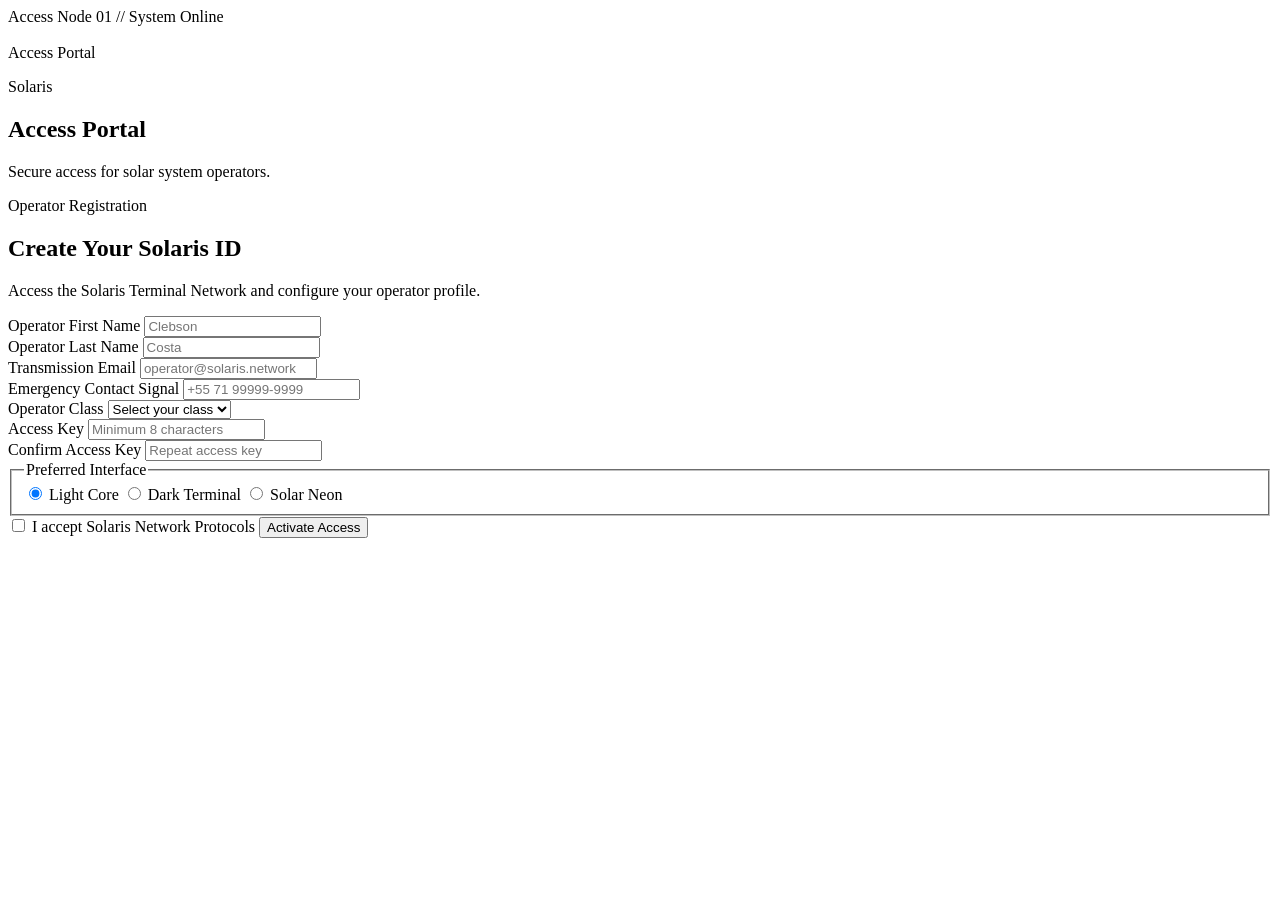
==== index.html @ beb8589a "Create initial project structure" ====
<!DOCTYPE html>
<html lang="en">

<head>
    <meta charset="UTF-8" />
    <meta name="viewport" content="width=device-width, initial-scale=1.0" />
    <title>Solaris Access Portal</title>
    <link rel="stylesheet" href="./styles.css" />
    <script src="./script.js" defer></script>
</head>

<body>
    <main class="page-shell">
        <section class="brand-panel" aria-label="Solaris Access Portal visual identity">
            <div class="status-badge">
                <span>Access Node 01</span>
                <span>//</span>
                <span>System Online</span>
            </div>

            <div class="hud-frame">
                <div class="solar-orb-wrapper">
                    <img src="./assets/solar-sun.webp" alt="" class="solar-orb" aria-hidden="true" />
                </div>

                <div class="portal-tag">Access Portal</div>
            </div>

            <div class="brand-copy">
                <p class="eyebrow">Solaris</p>
                <h1>Access Portal</h1>
                <p>Secure access for solar system operators.</p>
            </div>
        </section>

        <section class="form-panel" aria-label="Solaris ID sign up form">
            <form class="signup-card" id="signup-form">
                <div class="form-header">
                    <p class="form-kicker">Operator Registration</p>
                    <h2>Create Your Solaris ID</h2>
                    <p>
                        Access the Solaris Terminal Network and configure your operator profile.
                    </p>
                </div>

                <div class="form-grid">
                    <div class="field">
                        <label for="first-name">Operator First Name</label>
                        <input type="text" id="first-name" name="firstName" placeholder="Clebson"
                            autocomplete="given-name" required />
                    </div>

                    <div class="field">
                        <label for="last-name">Operator Last Name</label>
                        <input type="text" id="last-name" name="lastName" placeholder="Costa" autocomplete="family-name"
                            required />
                    </div>

                    <div class="field full">
                        <label for="email">Transmission Email</label>
                        <input type="email" id="email" name="email" placeholder="operator@solaris.network"
                            autocomplete="email" required />
                    </div>

                    <div class="field full">
                        <label for="phone">Emergency Contact Signal</label>
                        <input type="tel" id="phone" name="phone" placeholder="+55 71 99999-9999" autocomplete="tel"
                            inputmode="tel" pattern="^\+?[0-9\s().-]{7,20}$"
                            title="Use a valid phone number. You may include +, spaces, parentheses, dots or dashes."
                            required />
                    </div>

                    <div class="field full">
                        <label for="operator-class">Operator Class</label>
                        <select id="operator-class" name="operatorClass" required>
                            <option value="" selected disabled>Select your class</option>
                            <option value="explorer">Explorer</option>
                            <option value="engineer">Engineer</option>
                            <option value="analyst">Analyst</option>
                            <option value="commander">Commander</option>
                        </select>
                    </div>

                    <div class="field">
                        <label for="access-key">Access Key</label>
                        <input type="password" id="access-key" name="accessKey" placeholder="Minimum 8 characters"
                            autocomplete="new-password" minlength="8" required />
                    </div>

                    <div class="field">
                        <label for="confirm-access-key">Confirm Access Key</label>
                        <input type="password" id="confirm-access-key" name="confirmAccessKey"
                            placeholder="Repeat access key" autocomplete="new-password" minlength="8" required />
                    </div>
                </div>

                <fieldset class="radio-group">
                    <legend>Preferred Interface</legend>

                    <label class="radio-option">
                        <input type="radio" name="interfaceMode" value="light-core" checked />
                        <span>Light Core</span>
                    </label>

                    <label class="radio-option">
                        <input type="radio" name="interfaceMode" value="dark-terminal" />
                        <span>Dark Terminal</span>
                    </label>

                    <label class="radio-option">
                        <input type="radio" name="interfaceMode" value="solar-neon" />
                        <span>Solar Neon</span>
                    </label>
                </fieldset>

                <label class="checkbox-option">
                    <input type="checkbox" name="protocolsAccepted" required />
                    <span>I accept Solaris Network Protocols</span>
                </label>

                <button type="submit" class="submit-button">
                    Activate Access
                </button>

                <p class="form-status" id="form-status" aria-live="polite"></p>
            </form>
        </section>
    </main>
</body>

</html>
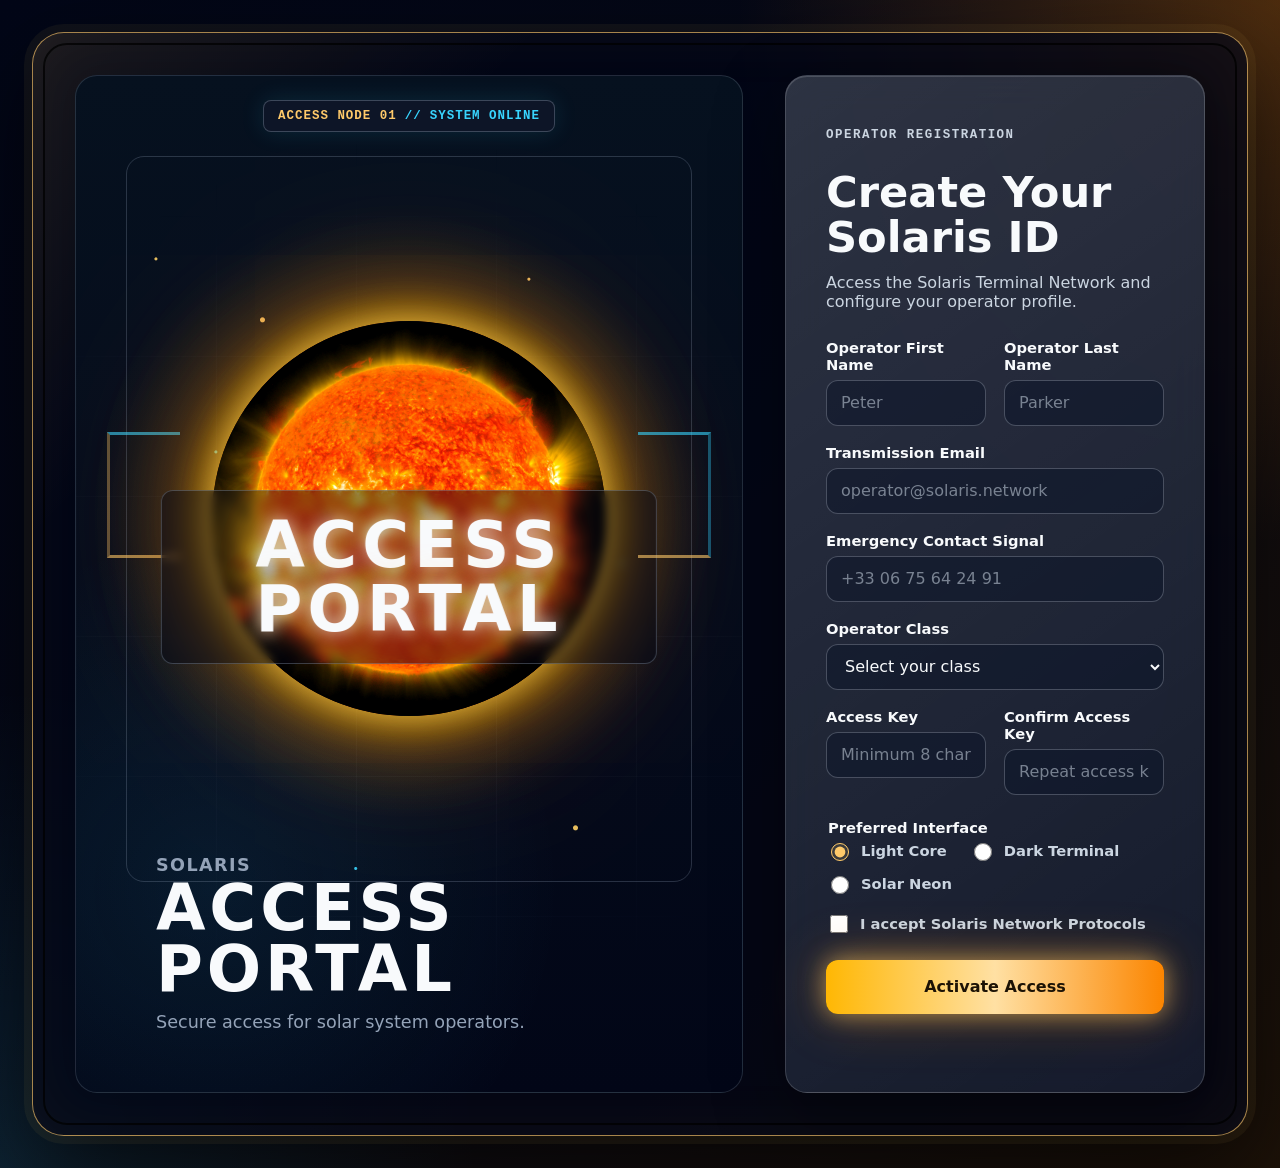
==== commit 1b357c50: "Add styles to the page" ====
--- a/index.html
+++ b/index.html
@@ -46,13 +46,13 @@
                 <div class="form-grid">
                     <div class="field">
                         <label for="first-name">Operator First Name</label>
-                        <input type="text" id="first-name" name="firstName" placeholder="Clebson"
+                        <input type="text" id="first-name" name="firstName" placeholder="Peter"
                             autocomplete="given-name" required />
                     </div>
 
                     <div class="field">
                         <label for="last-name">Operator Last Name</label>
-                        <input type="text" id="last-name" name="lastName" placeholder="Costa" autocomplete="family-name"
+                        <input type="text" id="last-name" name="lastName" placeholder="Parker" autocomplete="family-name"
                             required />
                     </div>
 
@@ -64,7 +64,7 @@
 
                     <div class="field full">
                         <label for="phone">Emergency Contact Signal</label>
-                        <input type="tel" id="phone" name="phone" placeholder="+55 71 99999-9999" autocomplete="tel"
+                        <input type="tel" id="phone" name="phone" placeholder="+33 06 75 64 24 91" autocomplete="tel"
                             inputmode="tel" pattern="^\+?[0-9\s().-]{7,20}$"
                             title="Use a valid phone number. You may include +, spaces, parentheses, dots or dashes."
                             required />
--- a/styles.css
+++ b/styles.css
@@ -0,0 +1,558 @@
+:root {
+    --bg-deep: #030711;
+    --bg-panel: #07111f;
+    --bg-panel-soft: rgba(15, 23, 42, 0.72);
+
+    --solar-gold: #ffca6a;
+    --solar-orange: #fb8500;
+    --solar-hot: #ff6b00;
+    --cyber-blue: #38d5ff;
+
+    --text-main: #f8fafc;
+    --text-soft: #cbd5e1;
+    --text-muted: #94a3b8;
+
+    --border-soft: rgba(255, 255, 255, 0.16);
+    --border-gold: rgba(255, 202, 106, 0.65);
+
+    --danger: #fb7185;
+    --success: #4ade80;
+
+    --radius-xl: 32px;
+    --radius-lg: 22px;
+    --radius-md: 12px;
+}
+
+* {
+    box-sizing: border-box;
+}
+
+body {
+    margin: 0;
+    min-height: 100vh;
+    font-family:
+        Inter,
+        ui-sans-serif,
+        system-ui,
+        -apple-system,
+        BlinkMacSystemFont,
+        "Segoe UI",
+        sans-serif;
+    color: var(--text-main);
+    background:
+        radial-gradient(circle at top right, rgba(251, 133, 0, 0.28), transparent 34rem),
+        radial-gradient(circle at bottom left, rgba(56, 213, 255, 0.12), transparent 30rem),
+        linear-gradient(135deg, #020617 0%, #050816 42%, #1d1208 100%);
+    display: grid;
+    place-items: center;
+    padding: 32px;
+}
+
+/* Main container */
+
+.page-shell {
+    width: min(1500px, 100%);
+    min-height: 820px;
+    display: grid;
+    grid-template-columns: minmax(0, 1.25fr) minmax(420px, 0.75fr);
+    gap: 42px;
+    padding: 42px;
+    border: 1px solid var(--border-gold);
+    border-radius: var(--radius-xl);
+    background:
+        linear-gradient(135deg, rgba(255, 202, 106, 0.09), transparent 22%),
+        rgba(2, 6, 23, 0.78);
+    box-shadow:
+        0 0 0 8px rgba(255, 202, 106, 0.05),
+        0 30px 90px rgba(0, 0, 0, 0.65),
+        inset 0 0 70px rgba(255, 202, 106, 0.05);
+    position: relative;
+    overflow: hidden;
+}
+
+.page-shell::before {
+    content: "";
+    position: absolute;
+    inset: 10px;
+    border: 2px solid rgba(0, 0, 0, 0.75);
+    border-radius: calc(var(--radius-xl) - 8px);
+    pointer-events: none;
+}
+
+/* Left visual panel */
+
+.brand-panel {
+    position: relative;
+    overflow: hidden;
+    border-radius: var(--radius-lg);
+    background:
+        radial-gradient(circle at 48% 43%, rgba(255, 184, 3, 0.22), transparent 19rem),
+        radial-gradient(circle at 20% 80%, rgba(56, 213, 255, 0.09), transparent 22rem),
+        linear-gradient(180deg, #06111f 0%, #020617 100%);
+    border: 1px solid rgba(148, 163, 184, 0.22);
+    padding: 40px;
+    min-height: 720px;
+    isolation: isolate;
+}
+
+/* Grid overlay */
+.brand-panel::before {
+    content: "";
+    position: absolute;
+    inset: 0;
+    background-image:
+        linear-gradient(rgba(148, 163, 184, 0.09) 1px, transparent 1px),
+        linear-gradient(90deg, rgba(148, 163, 184, 0.09) 1px, transparent 1px);
+    background-size: 140px 140px;
+    mask-image: radial-gradient(circle at center, black 0%, transparent 78%);
+    opacity: 0.9;
+    z-index: -3;
+}
+
+/* Stars / particles */
+.brand-panel::after {
+    content: "";
+    position: absolute;
+    inset: 0;
+    background:
+        radial-gradient(circle at 12% 18%, #ffd166 0 1px, transparent 2px),
+        radial-gradient(circle at 21% 37%, #38d5ff 0 1px, transparent 2px),
+        radial-gradient(circle at 28% 24%, #ffca6a 0 2px, transparent 3px),
+        radial-gradient(circle at 68% 20%, #ffca6a 0 1px, transparent 2px),
+        radial-gradient(circle at 82% 48%, #38d5ff 0 1px, transparent 2px),
+        radial-gradient(circle at 75% 74%, #ffd166 0 2px, transparent 3px),
+        radial-gradient(circle at 42% 78%, #38d5ff 0 1px, transparent 2px);
+    opacity: 0.9;
+    z-index: -2;
+}
+
+.status-badge {
+    position: absolute;
+    top: 24px;
+    left: 50%;
+    transform: translateX(-50%);
+    display: flex;
+    gap: 8px;
+    align-items: center;
+    padding: 8px 14px;
+    border: 1px solid rgba(148, 163, 184, 0.35);
+    border-radius: 8px;
+    background: rgba(15, 23, 42, 0.8);
+    color: var(--cyber-blue);
+    font-family: "Courier New", monospace;
+    font-size: 0.78rem;
+    font-weight: 700;
+    letter-spacing: 0.08em;
+    text-transform: uppercase;
+    box-shadow: 0 0 24px rgba(56, 213, 255, 0.12);
+}
+
+.status-badge span:first-child {
+    color: var(--solar-gold);
+}
+
+.hud-frame {
+    position: absolute;
+    inset: 80px 50px 210px;
+    border: 1px solid rgba(148, 163, 184, 0.26);
+    border-radius: 18px;
+    display: grid;
+    place-items: center;
+}
+
+.hud-frame::before,
+.hud-frame::after {
+    content: "";
+    position: absolute;
+    width: 70px;
+    height: 120px;
+    border-top: 3px solid rgba(56, 213, 255, 0.75);
+    border-bottom: 3px solid rgba(255, 202, 106, 0.75);
+    opacity: 0.8;
+}
+
+.hud-frame::before {
+    left: -20px;
+    top: 38%;
+    border-left: 3px solid rgba(255, 202, 106, 0.45);
+}
+
+.hud-frame::after {
+    right: -20px;
+    top: 38%;
+    border-right: 3px solid rgba(56, 213, 255, 0.45);
+}
+
+.solar-orb-wrapper {
+    position: relative;
+    width: min(440px, 70%);
+    aspect-ratio: 1;
+    border-radius: 50%;
+    display: grid;
+    place-items: center;
+}
+
+.solar-orb-wrapper::before {
+    content: "";
+    position: absolute;
+    inset: -26px;
+    border-radius: inherit;
+    background:
+        radial-gradient(circle, rgba(255, 255, 255, 0.75), transparent 14%),
+        radial-gradient(circle, rgba(255, 202, 106, 0.75), transparent 48%),
+        radial-gradient(circle, rgba(251, 133, 0, 0.36), transparent 68%);
+    filter: blur(22px);
+    opacity: 0.85;
+    z-index: -1;
+}
+
+.solar-orb {
+    width: 100%;
+    height: 100%;
+    object-fit: cover;
+    border-radius: 50%;
+    filter: saturate(1.2) contrast(1.08) brightness(1.05);
+    box-shadow:
+        0 0 40px rgba(255, 202, 106, 0.9),
+        0 0 110px rgba(251, 133, 0, 0.72),
+        0 0 180px rgba(251, 133, 0, 0.35);
+}
+
+.portal-tag {
+    position: absolute;
+    left: 50%;
+    top: 58%;
+    transform: translate(-50%, -50%);
+    width: min(640px, 88%);
+    padding: 22px 28px;
+    border: 1px solid rgba(148, 163, 184, 0.34);
+    border-radius: 12px;
+    background: rgba(2, 6, 23, 0.42);
+    backdrop-filter: blur(5px);
+    text-align: center;
+    font-size: clamp(2.2rem, 5vw, 4.6rem);
+    font-weight: 800;
+    line-height: 1;
+    letter-spacing: 0.08em;
+    text-transform: uppercase;
+    text-shadow:
+        0 0 16px rgba(255, 255, 255, 0.65),
+        0 0 34px rgba(255, 202, 106, 0.55);
+}
+
+.brand-copy {
+    position: absolute;
+    left: 80px;
+    right: 60px;
+    bottom: 60px;
+}
+
+.eyebrow {
+    margin: 0;
+    color: var(--solar-gold);
+    font-size: clamp(2.6rem, 6vw, 5.5rem);
+    font-weight: 900;
+    line-height: 0.9;
+    letter-spacing: 0.08em;
+    text-transform: uppercase;
+}
+
+.brand-copy h1 {
+    margin: 4px 0 12px;
+    font-size: clamp(2.2rem, 5vw, 4.8rem);
+    line-height: 0.95;
+    letter-spacing: 0.06em;
+    text-transform: uppercase;
+}
+
+.brand-copy p {
+    margin: 0;
+    color: var(--text-muted);
+    font-size: 1.1rem;
+}
+
+/* Right form side */
+
+.form-panel {
+    display: grid;
+    place-items: center;
+    min-width: 0;
+}
+
+.signup-card {
+    width: min(100%, 560px);
+    padding: 40px;
+    border-radius: var(--radius-lg);
+    border: 1px solid var(--border-soft);
+    background:
+        linear-gradient(145deg, rgba(255, 255, 255, 0.14), rgba(255, 255, 255, 0.04)),
+        rgba(15, 23, 42, 0.72);
+    box-shadow:
+        0 22px 70px rgba(0, 0, 0, 0.4),
+        inset 0 1px 0 rgba(255, 255, 255, 0.15);
+    backdrop-filter: blur(18px);
+}
+
+.form-kicker {
+    margin: 0 0 8px;
+    color: var(--solar-gold);
+    font-family: "Courier New", monospace;
+    font-size: 0.78rem;
+    font-weight: 700;
+    letter-spacing: 0.12em;
+    text-transform: uppercase;
+}
+
+.form-header h2 {
+    margin: 0;
+    font-size: clamp(2rem, 4vw, 2.7rem);
+    line-height: 1.05;
+}
+
+.form-header p {
+    margin: 12px 0 28px;
+    color: var(--text-soft);
+    max-width: 42ch;
+}
+
+.form-grid {
+    display: grid;
+    grid-template-columns: 1fr 1fr;
+    gap: 18px 18px;
+}
+
+.field {
+    display: flex;
+    flex-direction: column;
+    gap: 7px;
+}
+
+.field.full {
+    grid-column: 1 / -1;
+}
+
+label,
+legend {
+    color: var(--text-main);
+    font-size: 0.92rem;
+    font-weight: 600;
+}
+
+input,
+select {
+    width: 100%;
+    min-height: 46px;
+    border: 1px solid rgba(203, 213, 225, 0.28);
+    border-radius: var(--radius-md);
+    padding: 0 14px;
+    color: var(--text-main);
+    background: rgba(15, 23, 42, 0.58);
+    outline: none;
+    font: inherit;
+    transition:
+        border-color 180ms ease,
+        box-shadow 180ms ease,
+        background 180ms ease,
+        transform 180ms ease;
+}
+
+select {
+    cursor: pointer;
+}
+
+input::placeholder {
+    color: rgba(203, 213, 225, 0.55);
+}
+
+input:focus,
+select:focus {
+    border-color: var(--solar-gold);
+    background: rgba(15, 23, 42, 0.82);
+    box-shadow:
+        0 0 0 3px rgba(255, 202, 106, 0.15),
+        0 0 26px rgba(251, 133, 0, 0.18);
+}
+
+/* Shows invalid fields only after the user has interacted */
+input.touched:invalid,
+select.touched:invalid {
+    border-color: var(--danger);
+    box-shadow: 0 0 0 3px rgba(251, 113, 133, 0.14);
+}
+
+input.touched:valid,
+select.touched:valid {
+    border-color: rgba(74, 222, 128, 0.6);
+}
+
+.radio-group {
+    margin: 24px 0 18px;
+    padding: 0;
+    border: 0;
+    display: flex;
+    flex-wrap: wrap;
+    gap: 12px 22px;
+}
+
+.radio-group legend {
+    width: 100%;
+    margin-bottom: 4px;
+}
+
+.radio-option,
+.checkbox-option {
+    display: inline-flex;
+    align-items: center;
+    gap: 9px;
+    color: var(--text-soft);
+    cursor: pointer;
+}
+
+.radio-option input,
+.checkbox-option input {
+    width: 18px;
+    height: 18px;
+    min-height: auto;
+    accent-color: var(--solar-gold);
+    cursor: pointer;
+}
+
+.checkbox-option {
+    margin-bottom: 24px;
+}
+
+.submit-button {
+    width: 100%;
+    min-height: 54px;
+    border: 0;
+    border-radius: var(--radius-md);
+    color: #1c1205;
+    background:
+        linear-gradient(90deg, #ffb703, #ffe0a3, #fb8500);
+    font: inherit;
+    font-size: 1rem;
+    font-weight: 800;
+    cursor: pointer;
+    box-shadow:
+        0 0 24px rgba(255, 202, 106, 0.62),
+        0 0 56px rgba(251, 133, 0, 0.32);
+    transition:
+        transform 180ms ease,
+        box-shadow 180ms ease,
+        filter 180ms ease;
+}
+
+.submit-button:hover {
+    transform: translateY(-2px);
+    filter: brightness(1.08);
+    box-shadow:
+        0 0 30px rgba(255, 202, 106, 0.78),
+        0 0 72px rgba(251, 133, 0, 0.42);
+}
+
+.submit-button:active {
+    transform: translateY(0);
+}
+
+.form-status {
+    min-height: 22px;
+    margin: 16px 0 0;
+    color: var(--text-muted);
+    font-family: "Courier New", monospace;
+    font-size: 0.85rem;
+}
+
+.form-status.success {
+    color: var(--success);
+}
+
+.form-status.error {
+    color: var(--danger);
+}
+
+/* Responsive */
+
+@media (max-width: 1100px) {
+    body {
+        padding: 20px;
+    }
+
+    .page-shell {
+        grid-template-columns: 1fr;
+        padding: 24px;
+    }
+
+    .brand-panel {
+        min-height: 560px;
+    }
+
+    .hud-frame {
+        inset: 70px 34px 180px;
+    }
+
+    .brand-copy {
+        left: 44px;
+        bottom: 42px;
+    }
+
+    .signup-card {
+        width: 100%;
+    }
+}
+
+@media (max-width: 650px) {
+    body {
+        padding: 12px;
+    }
+
+    .page-shell {
+        padding: 14px;
+        border-radius: 22px;
+    }
+
+    .brand-panel {
+        min-height: 430px;
+        padding: 24px;
+    }
+
+    .status-badge {
+        font-size: 0.62rem;
+        padding: 7px 10px;
+    }
+
+    .hud-frame {
+        inset: 64px 20px 140px;
+    }
+
+    .portal-tag {
+        font-size: 1.45rem;
+        padding: 14px;
+    }
+
+    .brand-copy {
+        left: 26px;
+        right: 26px;
+        bottom: 28px;
+    }
+
+    .brand-copy p {
+        font-size: 0.95rem;
+    }
+
+    .signup-card {
+        padding: 26px;
+    }
+
+    .form-grid {
+        grid-template-columns: 1fr;
+    }
+
+    .field.full {
+        grid-column: auto;
+    }
+
+    .radio-group {
+        flex-direction: column;
+        align-items: flex-start;
+    }
+}
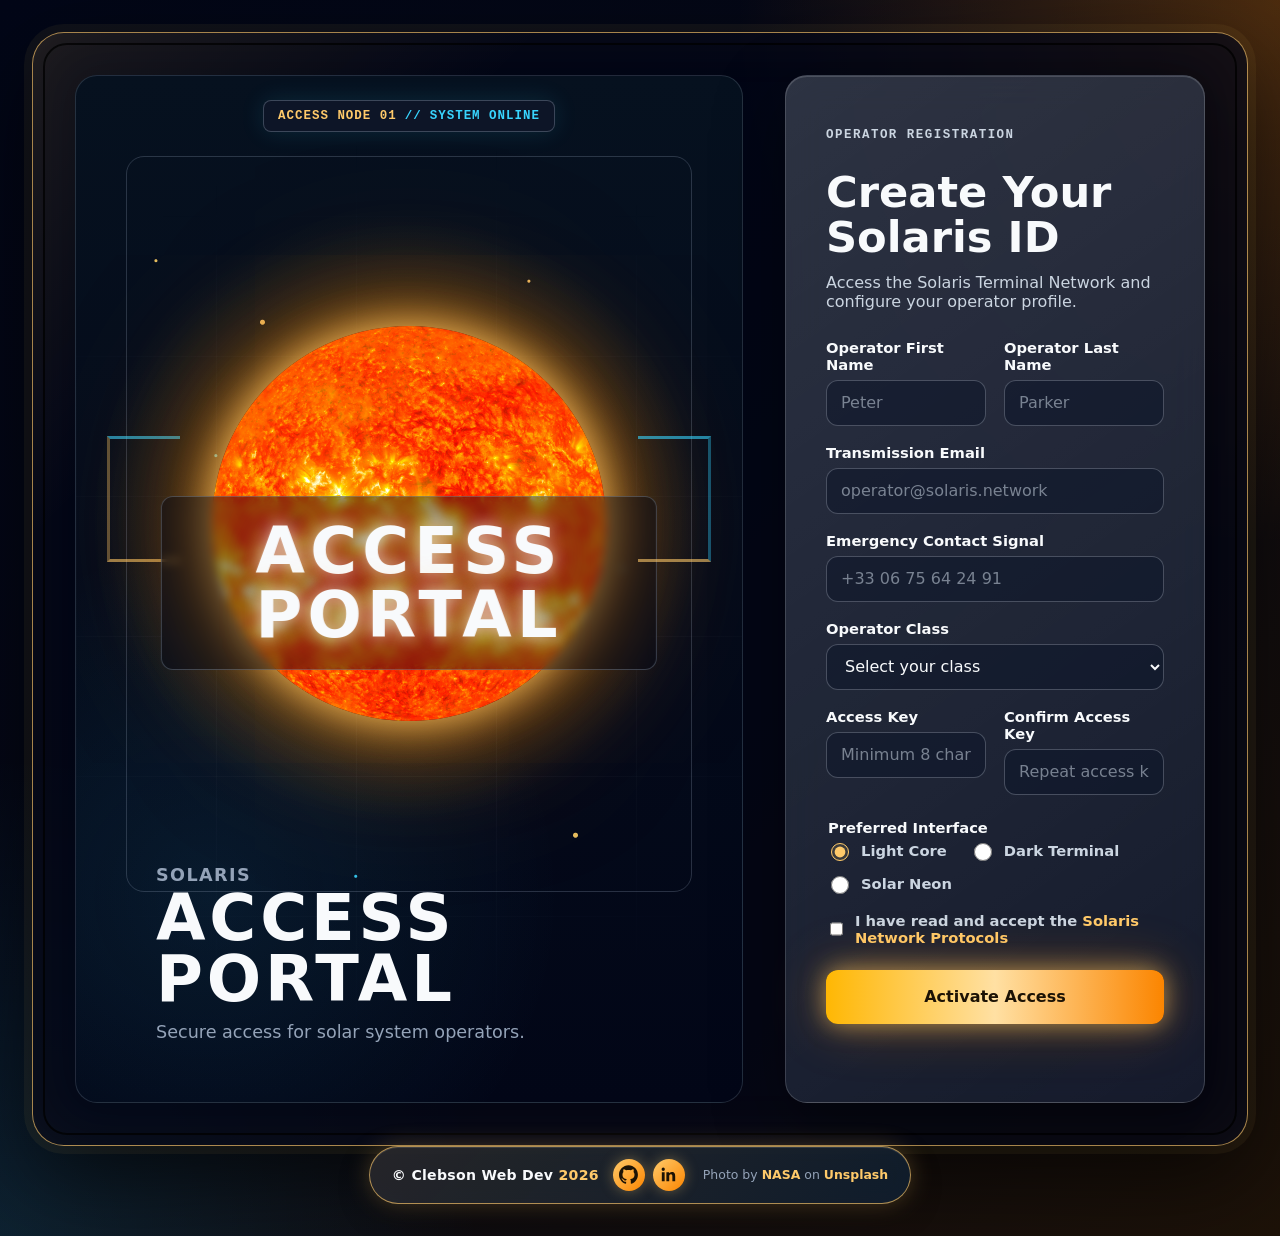
==== commit 0836c1fe: "Add styled Solaris protocols page and form link" ====
--- a/index.html
+++ b/index.html
@@ -115,7 +115,10 @@
 
                 <label class="checkbox-option">
                     <input type="checkbox" name="protocolsAccepted" required />
-                    <span>I accept Solaris Network Protocols</span>
+                    <span>
+                        I have read and accept the
+                        <a href="./protocols.html" class="inline-link">Solaris Network Protocols</a>
+                    </span>
                 </label>
 
                 <button type="submit" class="submit-button">
@@ -126,6 +129,40 @@
             </form>
         </section>
     </main>
+    <footer class="site-footer">
+        <div class="footer-pill">
+            <div class="footer-main">
+                <p>
+                    © Clebson Web Dev <span id="currentYear"></span>
+                </p>
+    
+                <div class="footer-socials" aria-label="Social links">
+                    <a href="https://github.com/progritit" target="_blank" rel="noopener noreferrer" class="social-link"
+                        aria-label="Visit Clebson's GitHub profile">
+                        <svg class="social-icon" xmlns="http://www.w3.org/2000/svg" viewBox="0 0 24 24" aria-hidden="true">
+                            <path
+                                d="M12 0.3C5.4 0.3 0 5.7 0 12.3c0 5.3 3.4 9.8 8.2 11.4 0.6 0.1 0.8-0.3 0.8-0.6v-2.1c-3.3 0.7-4-1.4-4-1.4-0.5-1.3-1.3-1.7-1.3-1.7-1.1-0.7 0.1-0.7 0.1-0.7 1.2 0.1 1.8 1.2 1.8 1.2 1.1 1.8 2.8 1.3 3.5 1 0.1-0.8 0.4-1.3 0.8-1.6-2.7-0.3-5.5-1.3-5.5-5.9 0-1.3 0.5-2.4 1.2-3.2-0.1-0.3-0.5-1.6 0.1-3.2 0 0 1-0.3 3.3 1.2 1-0.3 2-0.4 3-0.4s2.1 0.1 3 0.4c2.3-1.5 3.3-1.2 3.3-1.2 0.6 1.6 0.2 2.9 0.1 3.2 0.8 0.9 1.2 1.9 1.2 3.2 0 4.6-2.8 5.6-5.5 5.9 0.4 0.4 0.8 1.1 0.8 2.2v3.2c0 0.3 0.2 0.7 0.8 0.6 4.8-1.6 8.2-6.1 8.2-11.4C24 5.7 18.6 0.3 12 0.3z" />
+                        </svg>
+                    </a>
+    
+                    <a href="https://www.linkedin.com/in/clebsoncosta" target="_blank" rel="noopener noreferrer"
+                        class="social-link" aria-label="Visit Clebson's LinkedIn profile">
+                        <svg class="social-icon" xmlns="http://www.w3.org/2000/svg" viewBox="0 0 24 24" aria-hidden="true">
+                            <path
+                                d="M20.45 20.45h-3.56v-5.57c0-1.33-.02-3.04-1.85-3.04-1.85 0-2.14 1.45-2.14 2.95v5.66H9.34V9h3.42v1.56h.05c.48-.9 1.64-1.85 3.37-1.85 3.6 0 4.27 2.37 4.27 5.46v6.28zM5.34 7.43a2.06 2.06 0 1 1 0-4.12 2.06 2.06 0 0 1 0 4.12zM7.12 20.45H3.56V9h3.56v11.45z" />
+                        </svg>
+                    </a>
+                </div>
+            </div>
+    
+            <p class="photo-credit">
+                Photo by
+                <a href="https://unsplash.com/fr/@nasa" target="_blank" rel="noopener noreferrer">NASA</a>
+                on
+                <a href="https://unsplash.com/fr" target="_blank" rel="noopener noreferrer">Unsplash</a>
+            </p>
+        </div>
+    </footer>
 </body>
 
 </html>
--- a/styles.css
+++ b/styles.css
@@ -190,6 +190,11 @@
     border-radius: 50%;
     display: grid;
     place-items: center;
+    overflow: hidden;
+    box-shadow:
+        0 0 40px rgba(255, 202, 106, 0.9),
+        0 0 110px rgba(251, 133, 0, 0.72),
+        0 0 180px rgba(251, 133, 0, 0.35);
 }
 
 .solar-orb-wrapper::before {
@@ -210,12 +215,10 @@
     width: 100%;
     height: 100%;
     object-fit: cover;
-    border-radius: 50%;
-    filter: saturate(1.2) contrast(1.08) brightness(1.05);
-    box-shadow:
-        0 0 40px rgba(255, 202, 106, 0.9),
-        0 0 110px rgba(251, 133, 0, 0.72),
-        0 0 180px rgba(251, 133, 0, 0.35);
+    object-position: center;
+    border-radius: inherit;
+    transform: scale(1.38);
+    filter: saturate(1.25) contrast(1.12) brightness(1.08);
 }
 
 .portal-tag {
@@ -555,4 +558,504 @@
         flex-direction: column;
         align-items: flex-start;
     }
-}+}
+
+.site-footer {
+    grid-column: 1 / -1;
+    z-index: 2;
+
+    display: flex;
+    justify-content: center;
+    align-items: center;
+
+    width: 100%;
+}
+
+.footer-pill {
+    max-width: min(760px, 100%);
+    padding: 12px 22px;
+
+    display: flex;
+    justify-content: center;
+    align-items: center;
+    flex-wrap: wrap;
+    gap: 8px 18px;
+
+    color: var(--text-soft);
+    background:
+        linear-gradient(135deg, rgba(255, 202, 106, 0.1), rgba(56, 213, 255, 0.05)),
+        rgba(15, 23, 42, 0.72);
+
+    border: 1px solid var(--border-gold);
+    border-radius: 999px;
+
+    box-shadow:
+        0 0 22px rgba(255, 202, 106, 0.24),
+        0 10px 32px rgba(0, 0, 0, 0.32),
+        inset 0 1px 0 rgba(255, 255, 255, 0.12);
+
+    backdrop-filter: blur(12px);
+}
+
+.footer-main,
+.footer-socials {
+    display: flex;
+    align-items: center;
+}
+
+.footer-main {
+    gap: 14px;
+}
+
+.footer-socials {
+    gap: 8px;
+}
+
+.footer-pill p {
+    margin: 0;
+}
+
+.footer-main p {
+    color: var(--text-main);
+    font-size: 0.88rem;
+    font-weight: 700;
+    letter-spacing: 0.02em;
+}
+
+.photo-credit {
+    color: var(--text-muted);
+    font-size: 0.78rem;
+}
+
+.photo-credit a {
+    color: var(--solar-gold);
+    font-weight: 700;
+    text-decoration: none;
+}
+
+.photo-credit a:hover {
+    color: var(--cyber-blue);
+    text-shadow: 0 0 12px rgba(56, 213, 255, 0.6);
+}
+
+.social-link {
+    width: 32px;
+    height: 32px;
+
+    display: flex;
+    justify-content: center;
+    align-items: center;
+
+    flex-shrink: 0;
+
+    color: #1c1205;
+    background: linear-gradient(135deg, var(--solar-gold), var(--solar-orange));
+
+    border-radius: 50%;
+
+    box-shadow: 0 0 14px rgba(255, 202, 106, 0.35);
+
+    transition:
+        transform 0.16s ease,
+        box-shadow 0.16s ease,
+        filter 0.16s ease;
+}
+
+.social-link:hover {
+    transform: translateY(-2px);
+    filter: brightness(1.08);
+    box-shadow:
+        0 0 18px rgba(255, 202, 106, 0.7),
+        0 0 34px rgba(251, 133, 0, 0.35);
+}
+
+.social-icon {
+    width: 19px;
+    height: 19px;
+    fill: currentColor;
+}
+
+#currentYear {
+    color: var(--solar-gold);
+}
+
+@media (max-width: 650px) {
+    .footer-pill {
+        border-radius: 22px;
+        padding: 14px 16px;
+    }
+
+    .footer-main {
+        flex-direction: column;
+        gap: 10px;
+    }
+
+    .photo-credit {
+        text-align: center;
+        line-height: 1.5;
+    }
+}
+
+/*SOLARIS PROTOCOLS PAGE'S STYLES*/
+
+/* Inline links */
+
+.inline-link {
+    color: var(--solar-gold);
+    font-weight: 700;
+    text-decoration: none;
+}
+
+.inline-link:hover {
+    color: var(--cyber-blue);
+    text-shadow: 0 0 12px rgba(56, 213, 255, 0.6);
+}
+
+/* Solaris Network Protocols page */
+
+.protocol-body {
+    display: block;
+    min-height: 100vh;
+    padding: 32px;
+
+    background:
+        radial-gradient(circle at top left, rgba(255, 202, 106, 0.16), transparent 34rem),
+        radial-gradient(circle at bottom right, rgba(56, 213, 255, 0.12), transparent 32rem),
+        linear-gradient(135deg, #020617 0%, #050816 48%, #160d05 100%);
+}
+
+.protocol-shell {
+    width: min(1100px, 100%);
+    margin: 0 auto;
+}
+
+.protocol-hero {
+    position: relative;
+    overflow: hidden;
+
+    margin-bottom: 24px;
+    padding: 42px;
+
+    border: 1px solid var(--border-gold);
+    border-radius: var(--radius-xl);
+
+    background:
+        linear-gradient(135deg, rgba(255, 202, 106, 0.12), transparent 32%),
+        linear-gradient(145deg, rgba(255, 255, 255, 0.1), rgba(255, 255, 255, 0.035)),
+        rgba(15, 23, 42, 0.78);
+
+    box-shadow:
+        0 0 0 8px rgba(255, 202, 106, 0.045),
+        0 24px 70px rgba(0, 0, 0, 0.48),
+        inset 0 1px 0 rgba(255, 255, 255, 0.12);
+
+    backdrop-filter: blur(16px);
+}
+
+.protocol-hero::before {
+    content: "";
+    position: absolute;
+    inset: 0;
+
+    background-image:
+        linear-gradient(rgba(148, 163, 184, 0.08) 1px, transparent 1px),
+        linear-gradient(90deg, rgba(148, 163, 184, 0.08) 1px, transparent 1px);
+
+    background-size: 96px 96px;
+    mask-image: radial-gradient(circle at top right, black 0%, transparent 75%);
+    pointer-events: none;
+}
+
+.back-link {
+    position: relative;
+    z-index: 1;
+
+    display: inline-flex;
+    margin-bottom: 28px;
+
+    color: var(--text-soft);
+    font-size: 0.9rem;
+    font-weight: 700;
+    text-decoration: none;
+
+    transition:
+        color 160ms ease,
+        text-shadow 160ms ease;
+}
+
+.back-link:hover {
+    color: var(--solar-gold);
+    text-shadow: 0 0 14px rgba(255, 202, 106, 0.6);
+}
+
+.protocol-badge {
+    position: relative;
+    z-index: 1;
+
+    width: fit-content;
+    display: flex;
+    align-items: center;
+    gap: 8px;
+
+    margin-bottom: 24px;
+    padding: 8px 14px;
+
+    border: 1px solid rgba(148, 163, 184, 0.35);
+    border-radius: 8px;
+
+    background: rgba(2, 6, 23, 0.52);
+    color: var(--cyber-blue);
+
+    font-family: "Courier New", monospace;
+    font-size: 0.78rem;
+    font-weight: 700;
+    letter-spacing: 0.08em;
+    text-transform: uppercase;
+
+    box-shadow: 0 0 24px rgba(56, 213, 255, 0.12);
+}
+
+.protocol-badge span:first-child {
+    color: var(--solar-gold);
+}
+
+.protocol-kicker {
+    position: relative;
+    z-index: 1;
+
+    margin: 0 0 10px;
+
+    color: var(--solar-gold);
+    font-family: "Courier New", monospace;
+    font-size: 0.82rem;
+    font-weight: 700;
+    letter-spacing: 0.14em;
+    text-transform: uppercase;
+}
+
+.protocol-hero h1 {
+    position: relative;
+    z-index: 1;
+
+    max-width: 760px;
+    margin: 0;
+
+    font-size: clamp(2.6rem, 7vw, 5.8rem);
+    line-height: 0.92;
+    letter-spacing: 0.04em;
+    text-transform: uppercase;
+
+    text-shadow:
+        0 0 20px rgba(255, 202, 106, 0.32),
+        0 0 44px rgba(251, 133, 0, 0.18);
+}
+
+.protocol-intro {
+    position: relative;
+    z-index: 1;
+
+    max-width: 720px;
+    margin: 22px 0 0;
+
+    color: var(--text-soft);
+    font-size: 1.1rem;
+    line-height: 1.7;
+}
+
+.protocol-meta-grid {
+    display: grid;
+    grid-template-columns: repeat(3, 1fr);
+    gap: 18px;
+
+    margin-bottom: 24px;
+}
+
+.protocol-meta-card {
+    padding: 20px;
+
+    border: 1px solid rgba(148, 163, 184, 0.22);
+    border-radius: var(--radius-lg);
+
+    background:
+        linear-gradient(145deg, rgba(255, 255, 255, 0.08), rgba(255, 255, 255, 0.03)),
+        rgba(15, 23, 42, 0.64);
+
+    box-shadow:
+        0 16px 40px rgba(0, 0, 0, 0.26),
+        inset 0 1px 0 rgba(255, 255, 255, 0.08);
+
+    backdrop-filter: blur(12px);
+}
+
+.protocol-meta-card span {
+    display: block;
+    margin-bottom: 8px;
+
+    color: var(--text-muted);
+    font-family: "Courier New", monospace;
+    font-size: 0.75rem;
+    font-weight: 700;
+    letter-spacing: 0.08em;
+    text-transform: uppercase;
+}
+
+.protocol-meta-card strong {
+    color: var(--text-main);
+    font-size: 1rem;
+}
+
+.protocol-card {
+    padding: 42px;
+
+    border: 1px solid var(--border-soft);
+    border-radius: var(--radius-xl);
+
+    background:
+        linear-gradient(145deg, rgba(255, 255, 255, 0.1), rgba(255, 255, 255, 0.035)),
+        rgba(15, 23, 42, 0.74);
+
+    box-shadow:
+        0 24px 70px rgba(0, 0, 0, 0.42),
+        inset 0 1px 0 rgba(255, 255, 255, 0.11);
+
+    backdrop-filter: blur(18px);
+}
+
+.protocol-card p,
+.protocol-card li {
+    color: var(--text-soft);
+    font-size: 1rem;
+    line-height: 1.8;
+}
+
+.protocol-card p {
+    margin: 0 0 16px;
+}
+
+.protocol-divider {
+    height: 1px;
+    margin: 30px 0;
+
+    background:
+        linear-gradient(90deg,
+            transparent,
+            rgba(255, 202, 106, 0.75),
+            rgba(56, 213, 255, 0.35),
+            transparent);
+}
+
+.protocol-section {
+    padding: 28px 0;
+    border-bottom: 1px solid rgba(148, 163, 184, 0.14);
+}
+
+.protocol-section:last-child {
+    border-bottom: 0;
+    padding-bottom: 0;
+}
+
+.protocol-section h2 {
+    margin: 0 0 16px;
+
+    color: var(--solar-gold);
+    font-size: clamp(1.35rem, 3vw, 2rem);
+    line-height: 1.2;
+}
+
+.protocol-section ul {
+    margin: 18px 0 20px;
+    padding-left: 24px;
+}
+
+.protocol-section li::marker {
+    color: var(--solar-gold);
+}
+
+.interface-list {
+    display: grid;
+    gap: 14px;
+
+    margin: 20px 0;
+}
+
+.interface-list div {
+    padding: 16px 18px;
+
+    border: 1px solid rgba(255, 202, 106, 0.22);
+    border-radius: var(--radius-md);
+
+    background:
+        linear-gradient(135deg, rgba(255, 202, 106, 0.08), rgba(56, 213, 255, 0.04)),
+        rgba(2, 6, 23, 0.34);
+}
+
+.interface-list strong {
+    display: block;
+    margin-bottom: 6px;
+
+    color: var(--text-main);
+}
+
+.interface-list span {
+    color: var(--text-muted);
+    line-height: 1.6;
+}
+
+.system-message {
+    margin-top: 26px !important;
+    padding: 18px 20px;
+
+    color: var(--solar-gold) !important;
+    background: rgba(2, 6, 23, 0.46);
+
+    border: 1px solid rgba(255, 202, 106, 0.35);
+    border-radius: var(--radius-md);
+
+    font-family: "Courier New", monospace;
+    font-weight: 700;
+
+    box-shadow:
+        0 0 20px rgba(255, 202, 106, 0.12),
+        inset 0 1px 0 rgba(255, 255, 255, 0.08);
+}
+
+@media (max-width: 800px) {
+    .protocol-body {
+        padding: 18px;
+    }
+
+    .protocol-hero,
+    .protocol-card {
+        padding: 28px;
+    }
+
+    .protocol-meta-grid {
+        grid-template-columns: 1fr;
+    }
+
+    .protocol-badge {
+        flex-wrap: wrap;
+    }
+}
+
+@media (max-width: 520px) {
+    .protocol-body {
+        padding: 12px;
+    }
+
+    .protocol-hero,
+    .protocol-card {
+        border-radius: 22px;
+        padding: 22px;
+    }
+
+    .protocol-hero h1 {
+        font-size: 2.35rem;
+    }
+
+    .protocol-card p,
+    .protocol-card li {
+        font-size: 0.95rem;
+    }
+}
+
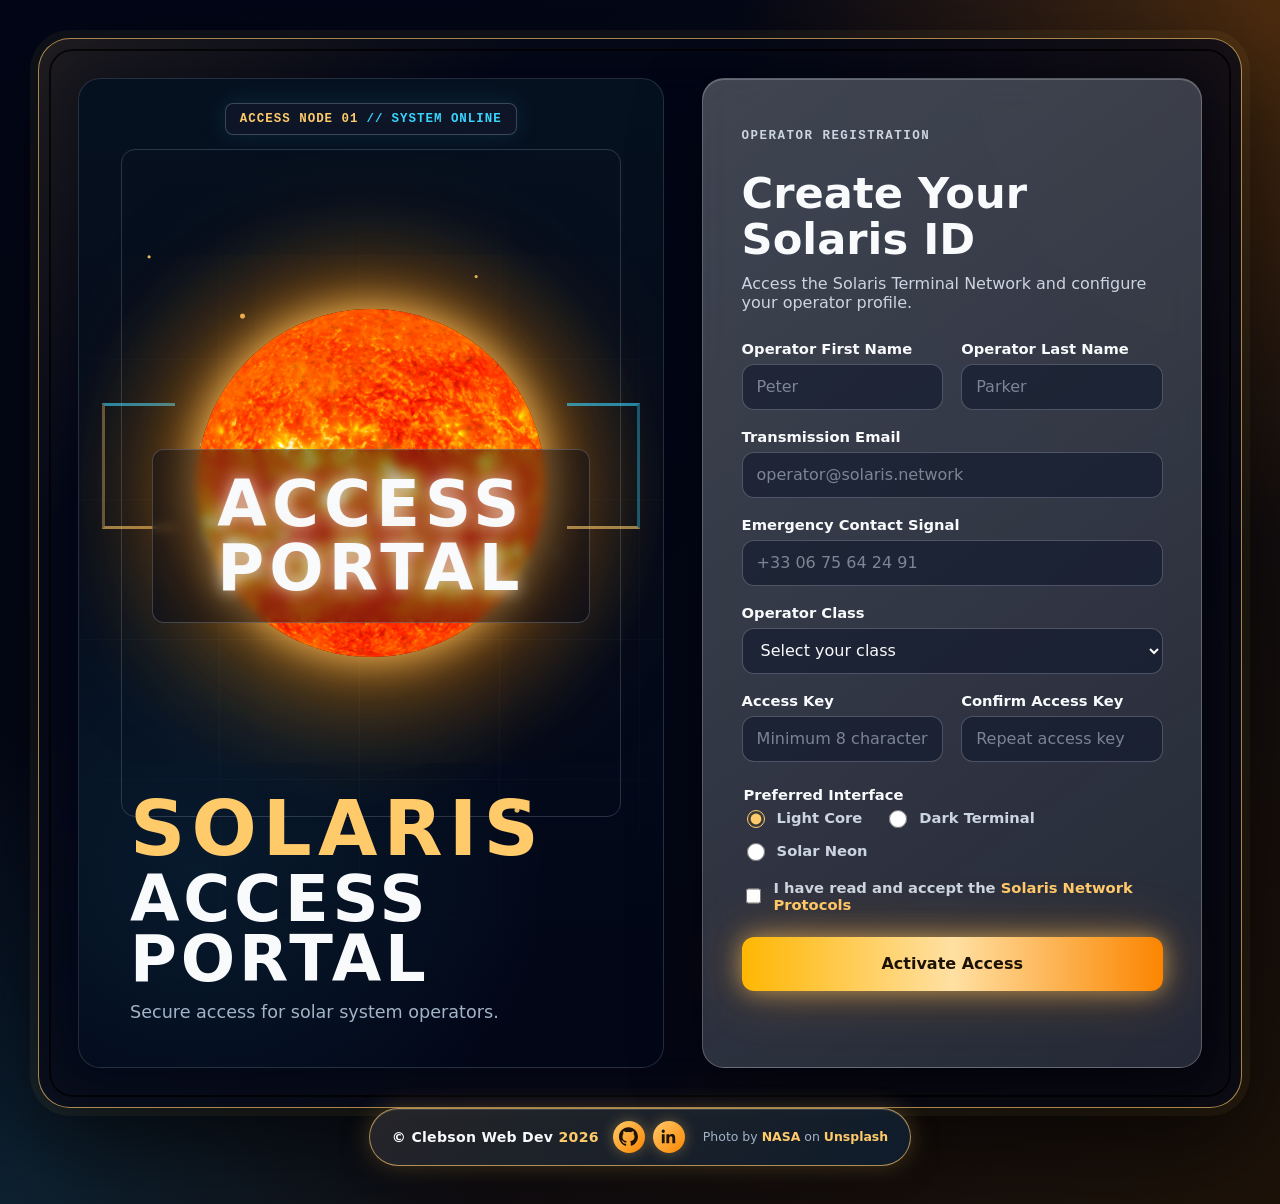
==== commit b395e262: "Refine Solaris layout, typography, and asset loading" ====
--- a/index.html
+++ b/index.html
@@ -6,6 +6,7 @@
     <meta name="viewport" content="width=device-width, initial-scale=1.0" />
     <title>Solaris Access Portal</title>
     <link rel="stylesheet" href="./styles.css" />
+    <link rel="preload" href="./assets/solar-sun.webp" as="image" type="image/webp" fetchpriority="high" />
     <script src="./script.js" defer></script>
 </head>
 
@@ -20,9 +21,9 @@
 
             <div class="hud-frame">
                 <div class="solar-orb-wrapper">
-                    <img src="./assets/solar-sun.webp" alt="" class="solar-orb" aria-hidden="true" />
+                    <img src="./assets/solar-sun.webp" alt="" class="solar-orb" aria-hidden="true" loading="eager" decoding="async"
+                        fetchpriority="high" />
                 </div>
-
                 <div class="portal-tag">Access Portal</div>
             </div>
 
@@ -34,13 +35,11 @@
         </section>
 
         <section class="form-panel" aria-label="Solaris ID sign up form">
-            <form class="signup-card" id="signup-form">
+            <form class="signup-card" id="signup-form" novalidate>
                 <div class="form-header">
                     <p class="form-kicker">Operator Registration</p>
                     <h2>Create Your Solaris ID</h2>
-                    <p>
-                        Access the Solaris Terminal Network and configure your operator profile.
-                    </p>
+                    <p>Access the Solaris Terminal Network and configure your operator profile.</p>
                 </div>
 
                 <div class="form-grid">
@@ -52,8 +51,8 @@
 
                     <div class="field">
                         <label for="last-name">Operator Last Name</label>
-                        <input type="text" id="last-name" name="lastName" placeholder="Parker" autocomplete="family-name"
-                            required />
+                        <input type="text" id="last-name" name="lastName" placeholder="Parker"
+                            autocomplete="family-name" required />
                     </div>
 
                     <div class="field full">
@@ -66,8 +65,7 @@
                         <label for="phone">Emergency Contact Signal</label>
                         <input type="tel" id="phone" name="phone" placeholder="+33 06 75 64 24 91" autocomplete="tel"
                             inputmode="tel" pattern="^\+?[0-9\s().-]{7,20}$"
-                            title="Use a valid phone number. You may include +, spaces, parentheses, dots or dashes."
-                            required />
+                            title="Use a valid phone number format (+33...)" required />
                     </div>
 
                     <div class="field full">
@@ -96,17 +94,14 @@
 
                 <fieldset class="radio-group">
                     <legend>Preferred Interface</legend>
-
                     <label class="radio-option">
                         <input type="radio" name="interfaceMode" value="light-core" checked />
                         <span>Light Core</span>
                     </label>
-
                     <label class="radio-option">
                         <input type="radio" name="interfaceMode" value="dark-terminal" />
                         <span>Dark Terminal</span>
                     </label>
-
                     <label class="radio-option">
                         <input type="radio" name="interfaceMode" value="solar-neon" />
                         <span>Solar Neon</span>
@@ -115,52 +110,42 @@
 
                 <label class="checkbox-option">
                     <input type="checkbox" name="protocolsAccepted" required />
-                    <span>
-                        I have read and accept the
-                        <a href="./protocols.html" class="inline-link">Solaris Network Protocols</a>
-                    </span>
+                    <span>I have read and accept the <a href="./protocols.html" class="inline-link"
+                            target="_blank">Solaris Network Protocols</a></span>
                 </label>
 
-                <button type="submit" class="submit-button">
-                    Activate Access
-                </button>
-
+                <button type="submit" class="submit-button">Activate Access</button>
                 <p class="form-status" id="form-status" aria-live="polite"></p>
             </form>
         </section>
     </main>
+
     <footer class="site-footer">
         <div class="footer-pill">
             <div class="footer-main">
-                <p>
-                    © Clebson Web Dev <span id="currentYear"></span>
-                </p>
-    
+                <p>© Clebson Web Dev <span id="currentYear">2026</span></p>
                 <div class="footer-socials" aria-label="Social links">
                     <a href="https://github.com/progritit" target="_blank" rel="noopener noreferrer" class="social-link"
                         aria-label="Visit Clebson's GitHub profile">
-                        <svg class="social-icon" xmlns="http://www.w3.org/2000/svg" viewBox="0 0 24 24" aria-hidden="true">
+                        <svg class="social-icon" xmlns="http://www.w3.org/2000/svg" viewBox="0 0 24 24"
+                            aria-hidden="true">
                             <path
                                 d="M12 0.3C5.4 0.3 0 5.7 0 12.3c0 5.3 3.4 9.8 8.2 11.4 0.6 0.1 0.8-0.3 0.8-0.6v-2.1c-3.3 0.7-4-1.4-4-1.4-0.5-1.3-1.3-1.7-1.3-1.7-1.1-0.7 0.1-0.7 0.1-0.7 1.2 0.1 1.8 1.2 1.8 1.2 1.1 1.8 2.8 1.3 3.5 1 0.1-0.8 0.4-1.3 0.8-1.6-2.7-0.3-5.5-1.3-5.5-5.9 0-1.3 0.5-2.4 1.2-3.2-0.1-0.3-0.5-1.6 0.1-3.2 0 0 1-0.3 3.3 1.2 1-0.3 2-0.4 3-0.4s2.1 0.1 3 0.4c2.3-1.5 3.3-1.2 3.3-1.2 0.6 1.6 0.2 2.9 0.1 3.2 0.8 0.9 1.2 1.9 1.2 3.2 0 4.6-2.8 5.6-5.5 5.9 0.4 0.4 0.8 1.1 0.8 2.2v3.2c0 0.3 0.2 0.7 0.8 0.6 4.8-1.6 8.2-6.1 8.2-11.4C24 5.7 18.6 0.3 12 0.3z" />
                         </svg>
                     </a>
-    
                     <a href="https://www.linkedin.com/in/clebsoncosta" target="_blank" rel="noopener noreferrer"
                         class="social-link" aria-label="Visit Clebson's LinkedIn profile">
-                        <svg class="social-icon" xmlns="http://www.w3.org/2000/svg" viewBox="0 0 24 24" aria-hidden="true">
+                        <svg class="social-icon" xmlns="http://www.w3.org/2000/svg" viewBox="0 0 24 24"
+                            aria-hidden="true">
                             <path
                                 d="M20.45 20.45h-3.56v-5.57c0-1.33-.02-3.04-1.85-3.04-1.85 0-2.14 1.45-2.14 2.95v5.66H9.34V9h3.42v1.56h.05c.48-.9 1.64-1.85 3.37-1.85 3.6 0 4.27 2.37 4.27 5.46v6.28zM5.34 7.43a2.06 2.06 0 1 1 0-4.12 2.06 2.06 0 0 1 0 4.12zM7.12 20.45H3.56V9h3.56v11.45z" />
                         </svg>
                     </a>
                 </div>
             </div>
-    
-            <p class="photo-credit">
-                Photo by
-                <a href="https://unsplash.com/fr/@nasa" target="_blank" rel="noopener noreferrer">NASA</a>
-                on
-                <a href="https://unsplash.com/fr" target="_blank" rel="noopener noreferrer">Unsplash</a>
-            </p>
+            <p class="photo-credit">Photo by <a href="https://unsplash.com/fr/@nasa" target="_blank"
+                    rel="noopener noreferrer">NASA</a> on <a href="https://unsplash.com/fr" target="_blank"
+                    rel="noopener noreferrer">Unsplash</a></p>
         </div>
     </footer>
 </body>
--- a/styles.css
+++ b/styles.css
@@ -10,7 +10,8 @@
 
     --text-main: #f8fafc;
     --text-soft: #cbd5e1;
-    --text-muted: #94a3b8;
+    --text-muted: #a3b3c9;
+    /* Shifted higher for contrast safety requirements */
 
     --border-soft: rgba(255, 255, 255, 0.16);
     --border-gold: rgba(255, 202, 106, 0.65);
@@ -21,6 +22,9 @@
     --radius-xl: 32px;
     --radius-lg: 22px;
     --radius-md: 12px;
+
+    --font-body: "Inter Local", ui-sans-serif, system-ui, sans-serif;
+    --font-display: "Orbitron Local", ui-sans-serif, system-ui, sans-serif;
 }
 
 * {
@@ -30,42 +34,68 @@
 body {
     margin: 0;
     min-height: 100vh;
-    font-family:
-        Inter,
-        ui-sans-serif,
-        system-ui,
-        -apple-system,
-        BlinkMacSystemFont,
-        "Segoe UI",
-        sans-serif;
+    font-family: var(--font-body);
     color: var(--text-main);
     background:
         radial-gradient(circle at top right, rgba(251, 133, 0, 0.28), transparent 34rem),
         radial-gradient(circle at bottom left, rgba(56, 213, 255, 0.12), transparent 30rem),
         linear-gradient(135deg, #020617 0%, #050816 42%, #1d1208 100%);
+
     display: grid;
     place-items: center;
-    padding: 32px;
-}
-
-/* Main container */
-
+
+    padding: clamp(18px, 3vw, 48px);
+}
+
+@font-face {
+    font-family: "Orbitron Local";
+    src: url("./assets/fonts/orbitron-variable.ttf") format("truetype");
+    font-weight: 500 900;
+    font-style: normal;
+    font-display: swap;
+}
+
+@font-face {
+    font-family: "Inter Local";
+    src: url("./assets/fonts/inter-variable.ttf") format("truetype");
+    font-weight: 400 900;
+    font-style: normal;
+    font-display: swap;
+}
+
+.status-badge,
+.form-kicker,
+.portal-tag,
+.eyebrow,
+.brand-copy h1,
+.protocol-badge,
+.protocol-kicker,
+.protocol-hero h1 {
+    font-family: var(--font-display);
+}
+
+/* Main Container */
 .page-shell {
-    width: min(1500px, 100%);
-    min-height: 820px;
+    width: min(2048px, calc(100vw - clamp(32px, 6vw, 120px)));
+    min-height: min(860px, calc(100vh - 140px));
+
     display: grid;
-    grid-template-columns: minmax(0, 1.25fr) minmax(420px, 0.75fr);
-    gap: 42px;
-    padding: 42px;
+    grid-template-columns: minmax(0, 1.55fr) minmax(500px, 0.85fr);
+    gap: clamp(28px, 3vw, 56px);
+    padding: clamp(24px, 3vw, 52px);
+
     border: 1px solid var(--border-gold);
     border-radius: var(--radius-xl);
+
     background:
         linear-gradient(135deg, rgba(255, 202, 106, 0.09), transparent 22%),
         rgba(2, 6, 23, 0.78);
+
     box-shadow:
         0 0 0 8px rgba(255, 202, 106, 0.05),
         0 30px 90px rgba(0, 0, 0, 0.65),
         inset 0 0 70px rgba(255, 202, 106, 0.05);
+
     position: relative;
     overflow: hidden;
 }
@@ -79,23 +109,25 @@
     pointer-events: none;
 }
 
-/* Left visual panel */
-
+/* Left Brand Panel */
 .brand-panel {
     position: relative;
     overflow: hidden;
     border-radius: var(--radius-lg);
+
     background:
         radial-gradient(circle at 48% 43%, rgba(255, 184, 3, 0.22), transparent 19rem),
         radial-gradient(circle at 20% 80%, rgba(56, 213, 255, 0.09), transparent 22rem),
         linear-gradient(180deg, #06111f 0%, #020617 100%);
+
     border: 1px solid rgba(148, 163, 184, 0.22);
     padding: 40px;
-    min-height: 720px;
+
+    min-height: clamp(660px, 73vh, 840px);
+
     isolation: isolate;
 }
 
-/* Grid overlay */
 .brand-panel::before {
     content: "";
     position: absolute;
@@ -109,7 +141,6 @@
     z-index: -3;
 }
 
-/* Stars / particles */
 .brand-panel::after {
     content: "";
     position: absolute;
@@ -153,9 +184,9 @@
 
 .hud-frame {
     position: absolute;
-    inset: 80px 50px 210px;
+    inset: 70px 42px 250px;
     border: 1px solid rgba(148, 163, 184, 0.26);
-    border-radius: 18px;
+    border-radius: 14px;
     display: grid;
     place-items: center;
 }
@@ -188,9 +219,15 @@
     width: min(440px, 70%);
     aspect-ratio: 1;
     border-radius: 50%;
+
     display: grid;
     place-items: center;
     overflow: hidden;
+
+    background:
+        radial-gradient(circle at 35% 35%, #fff3a3 0 8%, transparent 18%),
+        radial-gradient(circle, #ffca6a 0 20%, #fb8500 45%, #8a2f00 72%, #050816 100%);
+
     box-shadow:
         0 0 40px rgba(255, 202, 106, 0.9),
         0 0 110px rgba(251, 133, 0, 0.72),
@@ -245,15 +282,18 @@
 
 .brand-copy {
     position: absolute;
-    left: 80px;
-    right: 60px;
-    bottom: 60px;
+    left: clamp(32px, 4vw, 80px);
+    right: clamp(32px, 4vw, 60px);
+    bottom: clamp(36px, 5vh, 60px);
+    z-index: 2;
+
+    padding-top: 0;
 }
 
 .eyebrow {
     margin: 0;
     color: var(--solar-gold);
-    font-size: clamp(2.6rem, 6vw, 5.5rem);
+    font-size: clamp(3rem, 6vw, 5.2rem);
     font-weight: 900;
     line-height: 0.9;
     letter-spacing: 0.08em;
@@ -261,21 +301,20 @@
 }
 
 .brand-copy h1 {
-    margin: 4px 0 12px;
-    font-size: clamp(2.2rem, 5vw, 4.8rem);
+    margin: 6px 0 12px;
+    font-size: clamp(2.5rem, 5vw, 4.6rem);
     line-height: 0.95;
     letter-spacing: 0.06em;
     text-transform: uppercase;
 }
 
-.brand-copy p {
+.brand-copy p:not(.eyebrow) {
     margin: 0;
     color: var(--text-muted);
     font-size: 1.1rem;
 }
 
-/* Right form side */
-
+/* Right Form Side */
 .form-panel {
     display: grid;
     place-items: center;
@@ -283,16 +322,23 @@
 }
 
 .signup-card {
-    width: min(100%, 560px);
-    padding: 40px;
+    width: 100%;
+    max-width: 640px;
+    padding: clamp(36px, 3vw, 52px);
+
     border-radius: var(--radius-lg);
-    border: 1px solid var(--border-soft);
-    background:
-        linear-gradient(145deg, rgba(255, 255, 255, 0.14), rgba(255, 255, 255, 0.04)),
-        rgba(15, 23, 42, 0.72);
+    border: 1px solid rgba(255, 255, 255, 0.22);
+
+    background:
+        linear-gradient(145deg,
+            rgba(255, 255, 255, 0.18),
+            rgba(255, 255, 255, 0.06)),
+        rgba(31, 38, 53, 0.72);
+
     box-shadow:
-        0 22px 70px rgba(0, 0, 0, 0.4),
-        inset 0 1px 0 rgba(255, 255, 255, 0.15);
+        0 24px 70px rgba(0, 0, 0, 0.42),
+        inset 0 1px 0 rgba(255, 255, 255, 0.22);
+
     backdrop-filter: blur(18px);
 }
 
@@ -321,7 +367,7 @@
 .form-grid {
     display: grid;
     grid-template-columns: 1fr 1fr;
-    gap: 18px 18px;
+    gap: 18px;
 }
 
 .field {
@@ -352,11 +398,7 @@
     background: rgba(15, 23, 42, 0.58);
     outline: none;
     font: inherit;
-    transition:
-        border-color 180ms ease,
-        box-shadow 180ms ease,
-        background 180ms ease,
-        transform 180ms ease;
+    transition: border-color 180ms ease, box-shadow 180ms ease, background 180ms ease;
 }
 
 select {
@@ -376,7 +418,7 @@
         0 0 26px rgba(251, 133, 0, 0.18);
 }
 
-/* Shows invalid fields only after the user has interacted */
+/* Enforced via script-injected touched lifecycle */
 input.touched:invalid,
 select.touched:invalid {
     border-color: var(--danger);
@@ -430,8 +472,7 @@
     border: 0;
     border-radius: var(--radius-md);
     color: #1c1205;
-    background:
-        linear-gradient(90deg, #ffb703, #ffe0a3, #fb8500);
+    background: linear-gradient(90deg, #ffb703, #ffe0a3, #fb8500);
     font: inherit;
     font-size: 1rem;
     font-weight: 800;
@@ -439,10 +480,7 @@
     box-shadow:
         0 0 24px rgba(255, 202, 106, 0.62),
         0 0 56px rgba(251, 133, 0, 0.32);
-    transition:
-        transform 180ms ease,
-        box-shadow 180ms ease,
-        filter 180ms ease;
+    transition: transform 180ms ease, box-shadow 180ms ease, filter 180ms ease;
 }
 
 .submit-button:hover {
@@ -473,127 +511,34 @@
     color: var(--danger);
 }
 
-/* Responsive */
-
-@media (max-width: 1100px) {
-    body {
-        padding: 20px;
-    }
-
-    .page-shell {
-        grid-template-columns: 1fr;
-        padding: 24px;
-    }
-
-    .brand-panel {
-        min-height: 560px;
-    }
-
-    .hud-frame {
-        inset: 70px 34px 180px;
-    }
-
-    .brand-copy {
-        left: 44px;
-        bottom: 42px;
-    }
-
-    .signup-card {
-        width: 100%;
-    }
-}
-
-@media (max-width: 650px) {
-    body {
-        padding: 12px;
-    }
-
-    .page-shell {
-        padding: 14px;
-        border-radius: 22px;
-    }
-
-    .brand-panel {
-        min-height: 430px;
-        padding: 24px;
-    }
-
-    .status-badge {
-        font-size: 0.62rem;
-        padding: 7px 10px;
-    }
-
-    .hud-frame {
-        inset: 64px 20px 140px;
-    }
-
-    .portal-tag {
-        font-size: 1.45rem;
-        padding: 14px;
-    }
-
-    .brand-copy {
-        left: 26px;
-        right: 26px;
-        bottom: 28px;
-    }
-
-    .brand-copy p {
-        font-size: 0.95rem;
-    }
-
-    .signup-card {
-        padding: 26px;
-    }
-
-    .form-grid {
-        grid-template-columns: 1fr;
-    }
-
-    .field.full {
-        grid-column: auto;
-    }
-
-    .radio-group {
-        flex-direction: column;
-        align-items: flex-start;
-    }
-}
-
+/* Footer Elements */
 .site-footer {
     grid-column: 1 / -1;
     z-index: 2;
-
     display: flex;
     justify-content: center;
     align-items: center;
-
     width: 100%;
 }
 
 .footer-pill {
     max-width: min(760px, 100%);
     padding: 12px 22px;
-
     display: flex;
     justify-content: center;
     align-items: center;
     flex-wrap: wrap;
     gap: 8px 18px;
-
     color: var(--text-soft);
     background:
         linear-gradient(135deg, rgba(255, 202, 106, 0.1), rgba(56, 213, 255, 0.05)),
         rgba(15, 23, 42, 0.72);
-
     border: 1px solid var(--border-gold);
     border-radius: 999px;
-
     box-shadow:
         0 0 22px rgba(255, 202, 106, 0.24),
         0 10px 32px rgba(0, 0, 0, 0.32),
         inset 0 1px 0 rgba(255, 255, 255, 0.12);
-
     backdrop-filter: blur(12px);
 }
 
@@ -641,24 +586,15 @@
 .social-link {
     width: 32px;
     height: 32px;
-
     display: flex;
     justify-content: center;
     align-items: center;
-
     flex-shrink: 0;
-
     color: #1c1205;
     background: linear-gradient(135deg, var(--solar-gold), var(--solar-orange));
-
     border-radius: 50%;
-
     box-shadow: 0 0 14px rgba(255, 202, 106, 0.35);
-
-    transition:
-        transform 0.16s ease,
-        box-shadow 0.16s ease,
-        filter 0.16s ease;
+    transition: transform 0.16s ease, box-shadow 0.16s ease, filter 0.16s ease;
 }
 
 .social-link:hover {
@@ -679,27 +615,7 @@
     color: var(--solar-gold);
 }
 
-@media (max-width: 650px) {
-    .footer-pill {
-        border-radius: 22px;
-        padding: 14px 16px;
-    }
-
-    .footer-main {
-        flex-direction: column;
-        gap: 10px;
-    }
-
-    .photo-credit {
-        text-align: center;
-        line-height: 1.5;
-    }
-}
-
-/*SOLARIS PROTOCOLS PAGE'S STYLES*/
-
-/* Inline links */
-
+/* Protocols Document Context Rules */
 .inline-link {
     color: var(--solar-gold);
     font-weight: 700;
@@ -711,13 +627,10 @@
     text-shadow: 0 0 12px rgba(56, 213, 255, 0.6);
 }
 
-/* Solaris Network Protocols page */
-
 .protocol-body {
     display: block;
     min-height: 100vh;
     padding: 32px;
-
     background:
         radial-gradient(circle at top left, rgba(255, 202, 106, 0.16), transparent 34rem),
         radial-gradient(circle at bottom right, rgba(56, 213, 255, 0.12), transparent 32rem),
@@ -732,23 +645,18 @@
 .protocol-hero {
     position: relative;
     overflow: hidden;
-
     margin-bottom: 24px;
     padding: 42px;
-
     border: 1px solid var(--border-gold);
     border-radius: var(--radius-xl);
-
     background:
         linear-gradient(135deg, rgba(255, 202, 106, 0.12), transparent 32%),
         linear-gradient(145deg, rgba(255, 255, 255, 0.1), rgba(255, 255, 255, 0.035)),
         rgba(15, 23, 42, 0.78);
-
     box-shadow:
         0 0 0 8px rgba(255, 202, 106, 0.045),
         0 24px 70px rgba(0, 0, 0, 0.48),
         inset 0 1px 0 rgba(255, 255, 255, 0.12);
-
     backdrop-filter: blur(16px);
 }
 
@@ -756,11 +664,9 @@
     content: "";
     position: absolute;
     inset: 0;
-
     background-image:
         linear-gradient(rgba(148, 163, 184, 0.08) 1px, transparent 1px),
         linear-gradient(90deg, rgba(148, 163, 184, 0.08) 1px, transparent 1px);
-
     background-size: 96px 96px;
     mask-image: radial-gradient(circle at top right, black 0%, transparent 75%);
     pointer-events: none;
@@ -769,18 +675,13 @@
 .back-link {
     position: relative;
     z-index: 1;
-
     display: inline-flex;
     margin-bottom: 28px;
-
     color: var(--text-soft);
     font-size: 0.9rem;
     font-weight: 700;
     text-decoration: none;
-
-    transition:
-        color 160ms ease,
-        text-shadow 160ms ease;
+    transition: color 160ms ease, text-shadow 160ms ease;
 }
 
 .back-link:hover {
@@ -791,27 +692,21 @@
 .protocol-badge {
     position: relative;
     z-index: 1;
-
     width: fit-content;
     display: flex;
     align-items: center;
     gap: 8px;
-
     margin-bottom: 24px;
     padding: 8px 14px;
-
     border: 1px solid rgba(148, 163, 184, 0.35);
     border-radius: 8px;
-
     background: rgba(2, 6, 23, 0.52);
     color: var(--cyber-blue);
-
     font-family: "Courier New", monospace;
     font-size: 0.78rem;
     font-weight: 700;
     letter-spacing: 0.08em;
     text-transform: uppercase;
-
     box-shadow: 0 0 24px rgba(56, 213, 255, 0.12);
 }
 
@@ -822,9 +717,7 @@
 .protocol-kicker {
     position: relative;
     z-index: 1;
-
     margin: 0 0 10px;
-
     color: var(--solar-gold);
     font-family: "Courier New", monospace;
     font-size: 0.82rem;
@@ -836,15 +729,12 @@
 .protocol-hero h1 {
     position: relative;
     z-index: 1;
-
     max-width: 760px;
     margin: 0;
-
     font-size: clamp(2.6rem, 7vw, 5.8rem);
     line-height: 0.92;
     letter-spacing: 0.04em;
     text-transform: uppercase;
-
     text-shadow:
         0 0 20px rgba(255, 202, 106, 0.32),
         0 0 44px rgba(251, 133, 0, 0.18);
@@ -853,10 +743,8 @@
 .protocol-intro {
     position: relative;
     z-index: 1;
-
     max-width: 720px;
     margin: 22px 0 0;
-
     color: var(--text-soft);
     font-size: 1.1rem;
     line-height: 1.7;
@@ -866,31 +754,25 @@
     display: grid;
     grid-template-columns: repeat(3, 1fr);
     gap: 18px;
-
     margin-bottom: 24px;
 }
 
 .protocol-meta-card {
     padding: 20px;
-
     border: 1px solid rgba(148, 163, 184, 0.22);
     border-radius: var(--radius-lg);
-
     background:
         linear-gradient(145deg, rgba(255, 255, 255, 0.08), rgba(255, 255, 255, 0.03)),
         rgba(15, 23, 42, 0.64);
-
     box-shadow:
         0 16px 40px rgba(0, 0, 0, 0.26),
         inset 0 1px 0 rgba(255, 255, 255, 0.08);
-
     backdrop-filter: blur(12px);
 }
 
 .protocol-meta-card span {
     display: block;
     margin-bottom: 8px;
-
     color: var(--text-muted);
     font-family: "Courier New", monospace;
     font-size: 0.75rem;
@@ -906,18 +788,14 @@
 
 .protocol-card {
     padding: 42px;
-
     border: 1px solid var(--border-soft);
     border-radius: var(--radius-xl);
-
     background:
         linear-gradient(145deg, rgba(255, 255, 255, 0.1), rgba(255, 255, 255, 0.035)),
         rgba(15, 23, 42, 0.74);
-
     box-shadow:
         0 24px 70px rgba(0, 0, 0, 0.42),
         inset 0 1px 0 rgba(255, 255, 255, 0.11);
-
     backdrop-filter: blur(18px);
 }
 
@@ -935,13 +813,7 @@
 .protocol-divider {
     height: 1px;
     margin: 30px 0;
-
-    background:
-        linear-gradient(90deg,
-            transparent,
-            rgba(255, 202, 106, 0.75),
-            rgba(56, 213, 255, 0.35),
-            transparent);
+    background: linear-gradient(90deg, transparent, rgba(255, 202, 106, 0.75), rgba(56, 213, 255, 0.35), transparent);
 }
 
 .protocol-section {
@@ -956,7 +828,6 @@
 
 .protocol-section h2 {
     margin: 0 0 16px;
-
     color: var(--solar-gold);
     font-size: clamp(1.35rem, 3vw, 2rem);
     line-height: 1.2;
@@ -974,16 +845,13 @@
 .interface-list {
     display: grid;
     gap: 14px;
-
     margin: 20px 0;
 }
 
 .interface-list div {
     padding: 16px 18px;
-
     border: 1px solid rgba(255, 202, 106, 0.22);
     border-radius: var(--radius-md);
-
     background:
         linear-gradient(135deg, rgba(255, 202, 106, 0.08), rgba(56, 213, 255, 0.04)),
         rgba(2, 6, 23, 0.34);
@@ -992,7 +860,6 @@
 .interface-list strong {
     display: block;
     margin-bottom: 6px;
-
     color: var(--text-main);
 }
 
@@ -1004,19 +871,45 @@
 .system-message {
     margin-top: 26px !important;
     padding: 18px 20px;
-
     color: var(--solar-gold) !important;
     background: rgba(2, 6, 23, 0.46);
-
     border: 1px solid rgba(255, 202, 106, 0.35);
     border-radius: var(--radius-md);
-
     font-family: "Courier New", monospace;
     font-weight: 700;
-
-    box-shadow:
-        0 0 20px rgba(255, 202, 106, 0.12),
-        inset 0 1px 0 rgba(255, 255, 255, 0.08);
+    box-shadow: 0 0 20px rgba(255, 202, 106, 0.12), inset 0 1px 0 rgba(255, 255, 255, 0.08);
+}
+
+/* Unified Layout Adjustments Media Queries Breakpoint */
+@media (max-width: 1180px) {
+    body {
+        padding: 20px;
+    }
+
+    .page-shell {
+        width: min(900px, calc(100vw - 40px));
+        grid-template-columns: 1fr;
+        padding: 24px;
+    }
+
+    .brand-panel {
+        min-height: 560px;
+    }
+
+    .hud-frame {
+        inset: 70px 34px 180px;
+    }
+
+    .brand-copy {
+        left: 44px;
+        right: 44px;
+        bottom: 42px;
+    }
+
+    .signup-card {
+        width: 100%;
+        max-width: 680px;
+    }
 }
 
 @media (max-width: 800px) {
@@ -1038,10 +931,67 @@
     }
 }
 
+@media (max-width: 650px) {
+    body {
+        padding: 12px;
+    }
+
+    .page-shell {
+        width: 100%;
+        padding: 14px;
+        border-radius: 22px;
+    }
+
+    .brand-panel {
+        min-height: 430px;
+        padding: 24px;
+    }
+
+    .signup-card {
+        max-width: none;
+        padding: 26px;
+    }
+
+    .form-grid {
+        grid-template-columns: 1fr;
+    }
+
+    .radio-group {
+        flex-direction: column;
+        align-items: flex-start;
+    }
+
+    .footer-pill {
+        border-radius: 22px;
+        padding: 14px 16px;
+    }
+
+    .footer-main {
+        flex-direction: column;
+        gap: 10px;
+    }
+
+    .photo-credit {
+        text-align: center;
+        line-height: 1.5;
+    }
+
+    .brand-copy {
+        left: 26px;
+        right: 26px;
+        bottom: 28px;
+    }
+
+    .eyebrow {
+        font-size: clamp(2rem, 10vw, 3rem);
+    }
+
+    .brand-copy h1 {
+        font-size: clamp(1.7rem, 8vw, 2.5rem);
+    }
+}
+
 @media (max-width: 520px) {
-    .protocol-body {
-        padding: 12px;
-    }
 
     .protocol-hero,
     .protocol-card {
@@ -1057,5 +1007,4 @@
     .protocol-card li {
         font-size: 0.95rem;
     }
-}
-
+}
